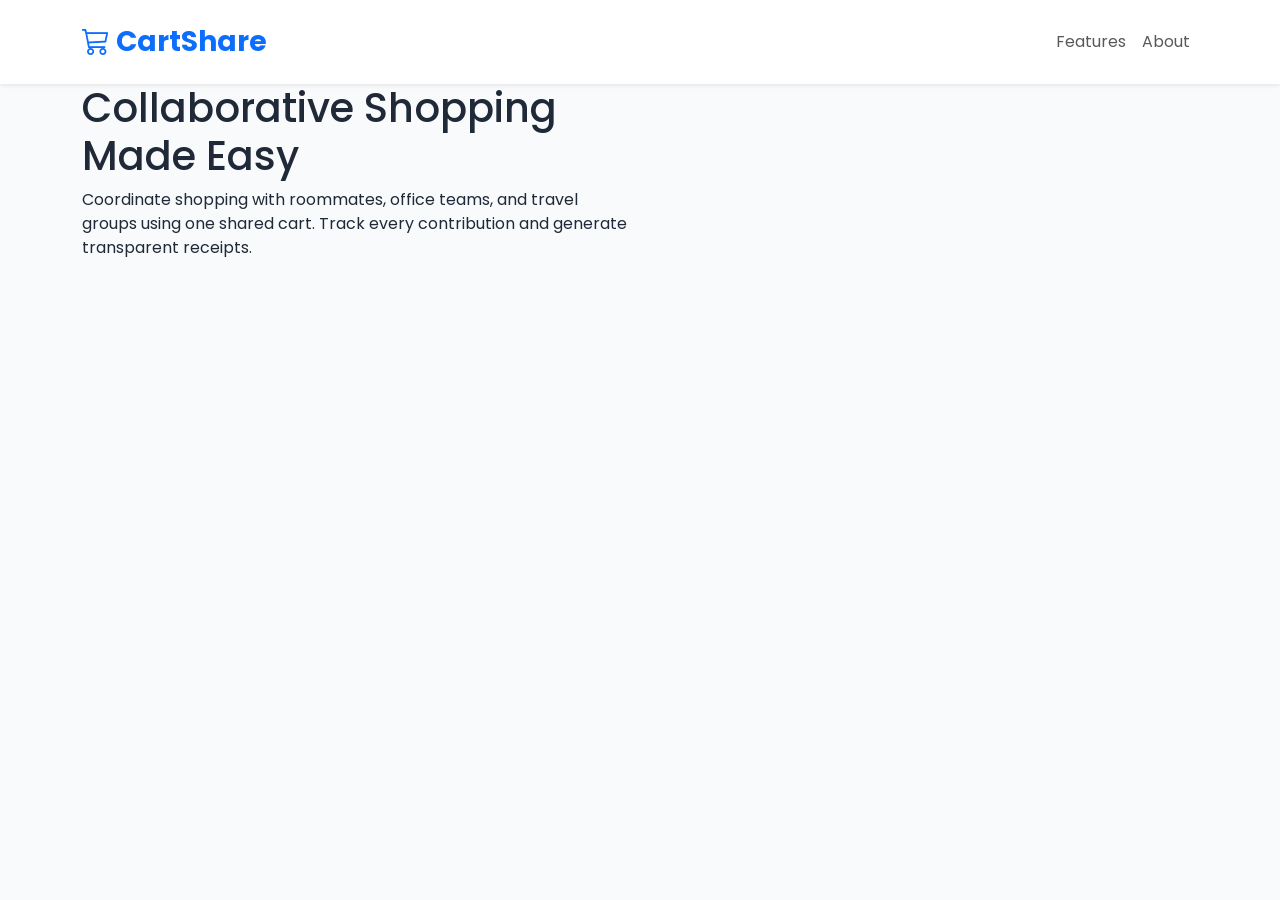
==== index.html @ ff814bf3 "html ui" ====
<!DOCTYPE html>
<html lang="en">

<head>
    <!-- Basic Meta Tags -->
    <meta charset="UTF-8">
    <meta name="viewport" content="width=device-width, initial-scale=1.0">

    <title>CartShare | Collaborative Shopping</title>

    <!-- Google Font - Poppins -->
    <link href="https://fonts.googleapis.com/css2?family=Poppins:wght@300;400;500;600;700&display=swap" rel="stylesheet">

    <!-- Bootstrap CSS -->
    <link href="https://cdn.jsdelivr.net/npm/bootstrap@5.3.7/dist/css/bootstrap.min.css" rel="stylesheet">

    <!-- Bootstrap Icons -->
    <link rel="stylesheet" href="https://cdn.jsdelivr.net/npm/bootstrap-icons@1.13.1/font/bootstrap-icons.min.css">

    <!-- Custom CSS -->
    <link rel="stylesheet" href="css/style.css">
</head>

<body>

<header>
    <nav class="navbar navbar-expand-lg bg-white shadow-sm py-3">
        <div class="container">

            <!-- Logo -->
            <a class="navbar-brand fw-bold fs-3 text-primary" href="#">
                <i class="bi bi-cart3"></i> CartShare
            </a>

            <!-- Mobile Toggle -->
            <button class="navbar-toggler" type="button"
                data-bs-toggle="collapse"
                data-bs-target="#navbarNav">

                <span class="navbar-toggler-icon"></span>
            </button>

            <!-- Navigation Links -->
            <div class="collapse navbar-collapse justify-content-end" id="navbarNav">

                <ul class="navbar-nav">

                    <li class="nav-item">
                        <a class="nav-link" href="#">Features</a>
                    </li>

                    <li class="nav-item">
                        <a class="nav-link" href="#">About</a>
                    </li>

                </ul>

            </div>

        </div>
    </nav>
</header>
<main>

    <!-- Hero Section Starts -->
    <section class="hero-section">

        <div class="container">

            <div class="row align-items-center">

                <!-- Left Content -->
                <div class="col-lg-6 hero-content">

                    <h1>
                        Collaborative Shopping
                        <span>Made Easy</span>
                    </h1>

                    <p>
                        Coordinate shopping with roommates, office teams,
                        and travel groups using one shared cart.
                        Track every contribution and generate transparent receipts.
                    </p>

                </div>

                <!-- Right Content -->
                <div class="col-lg-6 hero-image">

                    <!-- Illustration will come later -->

                </div>

            </div>

        </div>

    </section>
    <!-- Hero Section Ends -->

</main>


    <!-- Bootstrap JS -->
    <script src="https://cdn.jsdelivr.net/npm/bootstrap@5.3.7/dist/js/bootstrap.bundle.min.js"></script>

    <!-- Custom JS -->
    <script src="js/app.js"></script>

</body>

</html>
---- css/style.css ----
/* ===========================
   GLOBAL RESET
=========================== */

* {
    margin: 0;
    padding: 0;
    box-sizing: border-box;
}

body {
    font-family: 'Poppins', sans-serif;
    background: #F8FAFC;
    color: #1F2937;
}
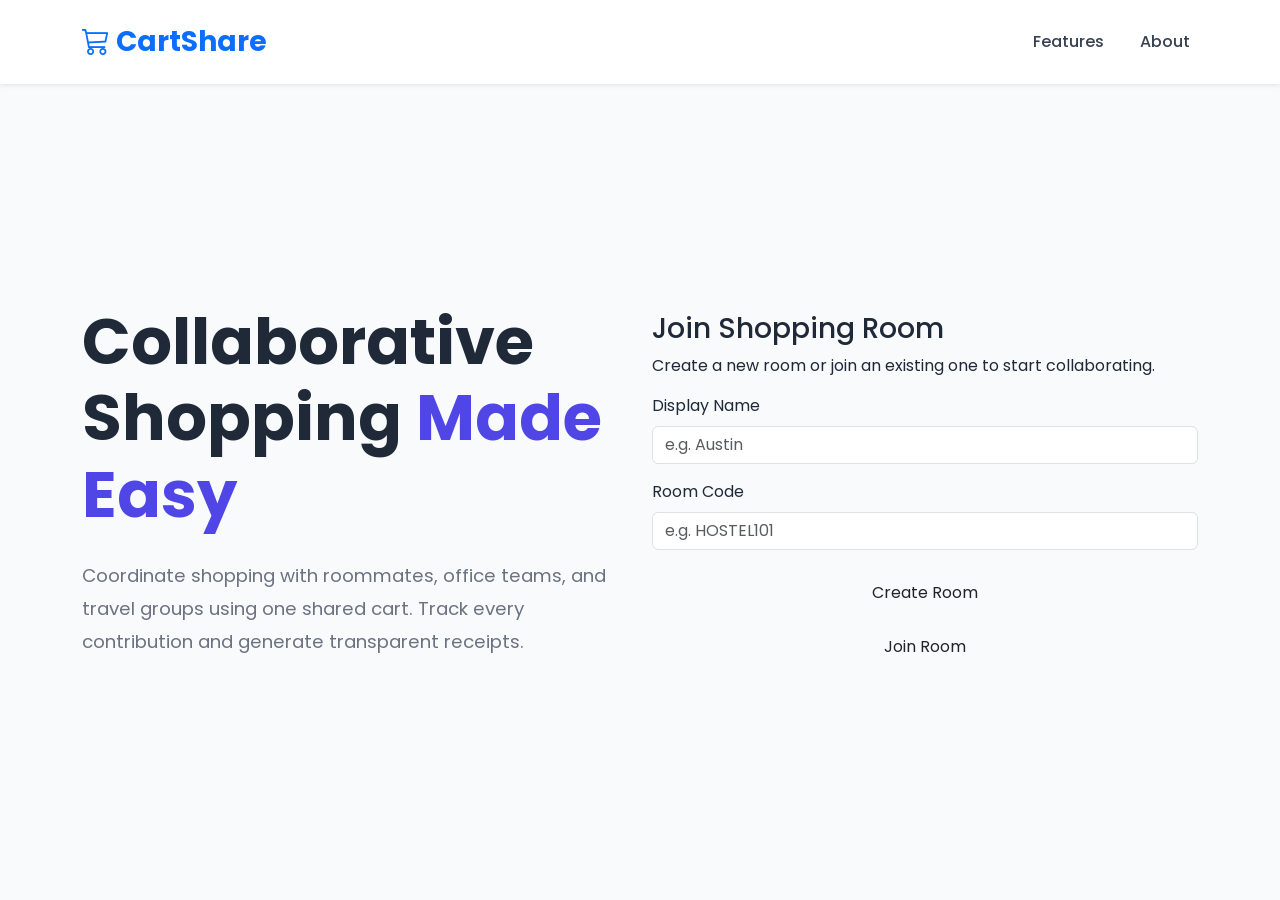
==== commit 25dcd4be: "initial ui elements and it styling" ====
--- a/index.html
+++ b/index.html
@@ -60,6 +60,7 @@
         </div>
     </nav>
 </header>
+
 <main>
 
     <!-- Hero Section Starts -->
@@ -86,21 +87,83 @@
                 </div>
 
                 <!-- Right Content -->
-                <div class="col-lg-6 hero-image">
 
-                    <!-- Illustration will come later -->
 
-                </div>
+
+
+
+               <div class="col-lg-6 hero-image">
+
+    <div class="join-card">
+
+        <h3>Join Shopping Room</h3>
+
+        <p>
+            Create a new room or join an existing one to start collaborating.
+        </p>
+
+        <form>
+
+            <div class="mb-3">
+
+                <label class="form-label">
+                    Display Name
+                </label>
+
+                <input
+                    type="text"
+                    class="form-control"
+                    placeholder="e.g. Austin">
 
             </div>
 
+            <div class="mb-4">
+
+                <label class="form-label">
+                    Room Code
+                </label>
+
+                <input
+                    type="text"
+                    class="form-control"
+                    placeholder="e.g. HOSTEL101">
+
+            </div>
+
+            <button
+                type="button"
+                class="btn create-room-btn w-100">
+
+                Create Room
+
+            </button>
+
+            <button
+                type="button"
+                class="btn join-room-btn w-100 mt-3">
+
+                Join Room
+
+            </button>
+
+        </form>
+
+    </div>
+
+</div>
+
+
+
+
+
+
+            </div>
         </div>
 
     </section>
     <!-- Hero Section Ends -->
 
 </main>
-
 
     <!-- Bootstrap JS -->
     <script src="https://cdn.jsdelivr.net/npm/bootstrap@5.3.7/dist/js/bootstrap.bundle.min.js"></script>
--- a/css/style.css
+++ b/css/style.css
@@ -12,4 +12,65 @@
     font-family: 'Poppins', sans-serif;
     background: #F8FAFC;
     color: #1F2937;
+}
+
+/* ===========================
+   NAVBAR
+=========================== */
+
+.navbar{
+    background:#ffffff;
+    padding:18px 0;
+    box-shadow:0 2px 15px rgba(0,0,0,.05);
+}
+
+.navbar-brand{
+    font-size:2rem;
+    font-weight:700;
+}
+
+.nav-link{
+    color:#374151;
+    margin-left:20px;
+    font-weight:500;
+    transition:.3s;
+}
+
+.nav-link:hover{
+    color:#4F46E5;
+}
+
+/* ===========================
+   HERO SECTION
+=========================== */
+
+.hero-section{
+    min-height:90vh;
+    display:flex;
+    align-items:center;
+}
+
+.hero-content h1{
+
+    font-size:4rem;
+    font-weight:700;
+    line-height:1.2;
+    color:#1F2937;
+
+}
+
+.hero-content span{
+
+    color:#4F46E5;
+
+}
+
+.hero-content p{
+
+    margin-top:25px;
+    font-size:1.15rem;
+    line-height:1.8;
+    color:#6B7280;
+    max-width:550px;
+
 }
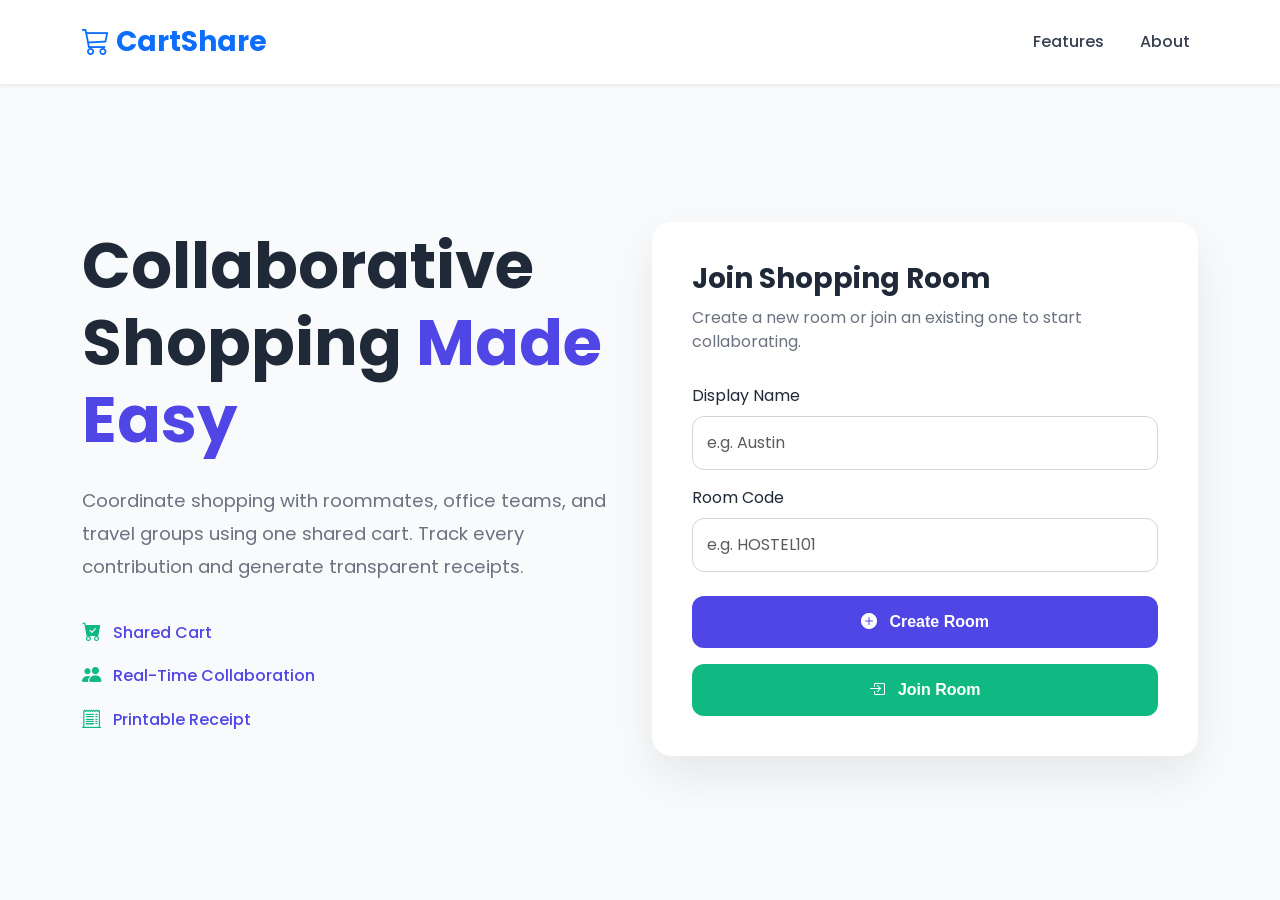
==== commit 2062752b: "button creation and its animations sharpening smoothly" ====
--- a/index.html
+++ b/index.html
@@ -83,6 +83,24 @@
                         and travel groups using one shared cart.
                         Track every contribution and generate transparent receipts.
                     </p>
+                    <div class="hero-features">
+
+    <div class="feature-item">
+        <i class="bi bi-cart-check-fill"></i>
+        <span>Shared Cart</span>
+    </div>
+
+    <div class="feature-item">
+        <i class="bi bi-people-fill"></i>
+        <span>Real-Time Collaboration</span>
+    </div>
+
+    <div class="feature-item">
+        <i class="bi bi-receipt-cutoff"></i>
+        <span>Printable Receipt</span>
+    </div>
+
+</div>
 
                 </div>
 
@@ -134,6 +152,7 @@
                 type="button"
                 class="btn create-room-btn w-100">
 
+                <i class="bi bi-plus-circle-fill"></i>
                 Create Room
 
             </button>
@@ -142,6 +161,7 @@
                 type="button"
                 class="btn join-room-btn w-100 mt-3">
 
+                <i class="bi bi-box-arrow-in-right"></i>
                 Join Room
 
             </button>
--- a/css/style.css
+++ b/css/style.css
@@ -73,4 +73,142 @@
     color:#6B7280;
     max-width:550px;
 
+}
+
+/* ===========================
+   JOIN CARD
+=========================== */
+
+.join-card{
+
+    background:#fff;
+
+    padding:40px;
+
+    border-radius:20px;
+
+    box-shadow:0 20px 45px rgba(0,0,0,.08);
+
+}
+
+.join-card h3{
+
+    font-weight:700;
+
+    margin-bottom:10px;
+
+}
+
+.join-card p{
+
+    color:#6B7280;
+
+    margin-bottom:30px;
+
+}
+
+.form-control{
+
+    padding:14px;
+
+    border-radius:12px;
+
+    border:1px solid #D1D5DB;
+
+}
+
+.form-control:focus{
+
+    border-color:#4F46E5;
+
+    box-shadow:none;
+
+}
+
+.create-room-btn{
+    width:100%;
+    background-color:#4F46E5 !important;
+    color:white !important;
+    padding:14px 18px;
+    border:none;
+    border-radius:12px;
+    font-weight:600;
+    cursor:pointer;
+    transition:0.3s ease;
+}
+
+
+
+
+
+
+
+.create-room-btn:hover{
+
+    background:#4338CA !important;
+    transform: translateY(-2px);
+    box-shadow: 0 8px 20px rgba(79,70,229,.3);
+}
+
+
+
+
+
+
+
+
+
+
+.join-room-btn{
+    width:100%;
+    background-color:#10B981 !important;
+    color:white !important;
+    padding:14px 18px;
+    border:none;
+    border-radius:12px;
+    font-weight:600;
+    cursor:pointer;
+    transition:0.3s ease;
+}
+
+
+
+
+
+.join-room-btn:hover{
+
+    background:#059669 !important;
+    transform: translateY(-2px);
+    box-shadow: 0 8px 20px rgba(16,185,129,.3);
+}
+
+
+/* ===========================
+   HERO FEATURES
+=========================== */
+
+.hero-features{
+    margin-top:35px;
+}
+
+.feature-item{
+    display:flex;
+    align-items:center;
+    gap:12px;
+    margin-bottom:15px;
+    font-size:1rem;
+    font-weight:500;
+    color:#374151;
+}
+
+.feature-item i{
+    color:#10B981;
+    font-size:1.2rem;
+}
+
+.create-room-btn i,
+.join-room-btn i{
+
+    margin-right:8px;
+
 }
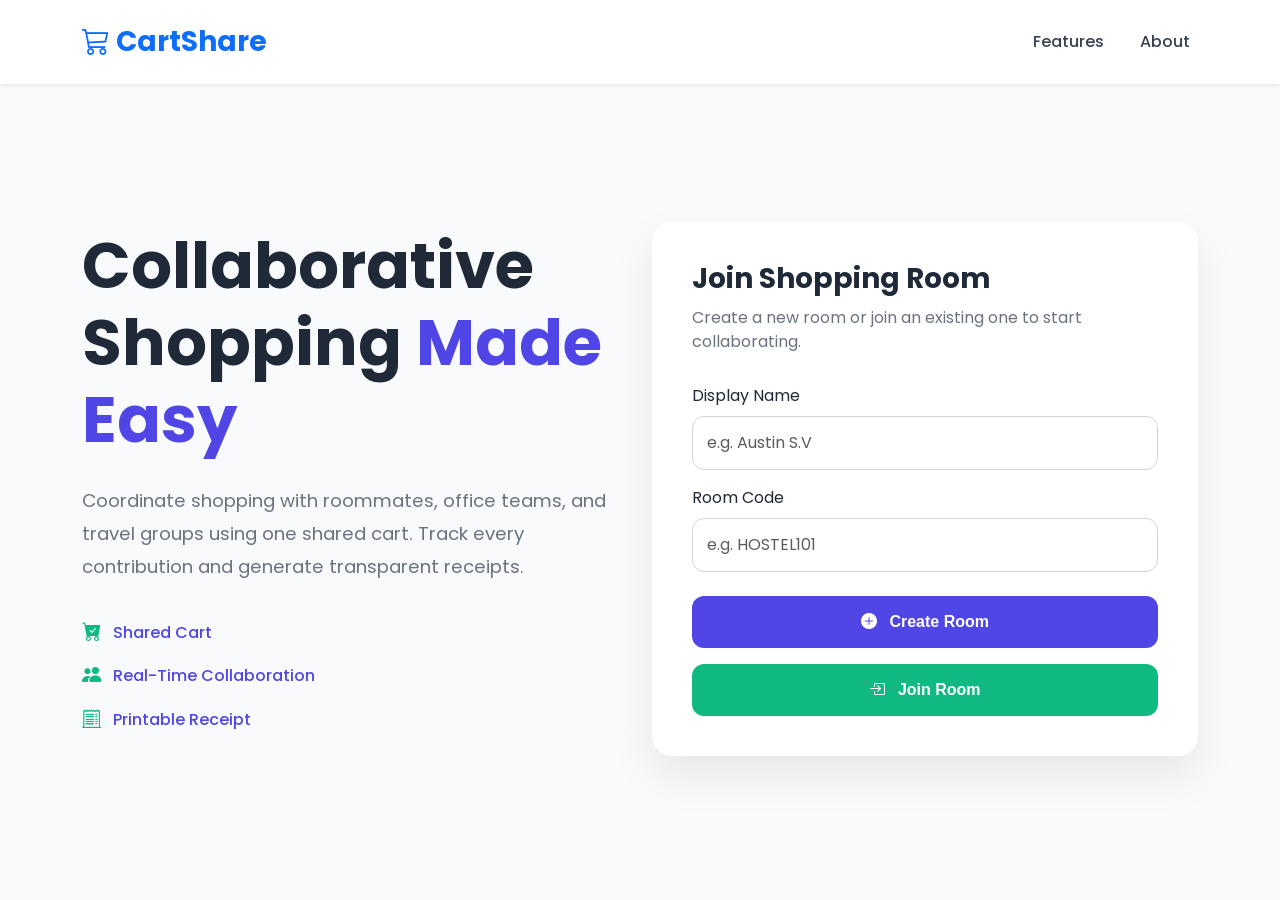
==== commit bcc95cb5: "minutes" ====
--- a/index.html
+++ b/index.html
@@ -98,15 +98,13 @@
     <div class="feature-item">
         <i class="bi bi-receipt-cutoff"></i>
         <span>Printable Receipt</span>
-    </div>
+    </div>  
 
 </div>
 
                 </div>
 
                 <!-- Right Content -->
-
-
 
 
 
@@ -131,7 +129,7 @@
                 <input
                     type="text"
                     class="form-control"
-                    placeholder="e.g. Austin">
+                    placeholder="e.g. Austin S.V">
 
             </div>
 
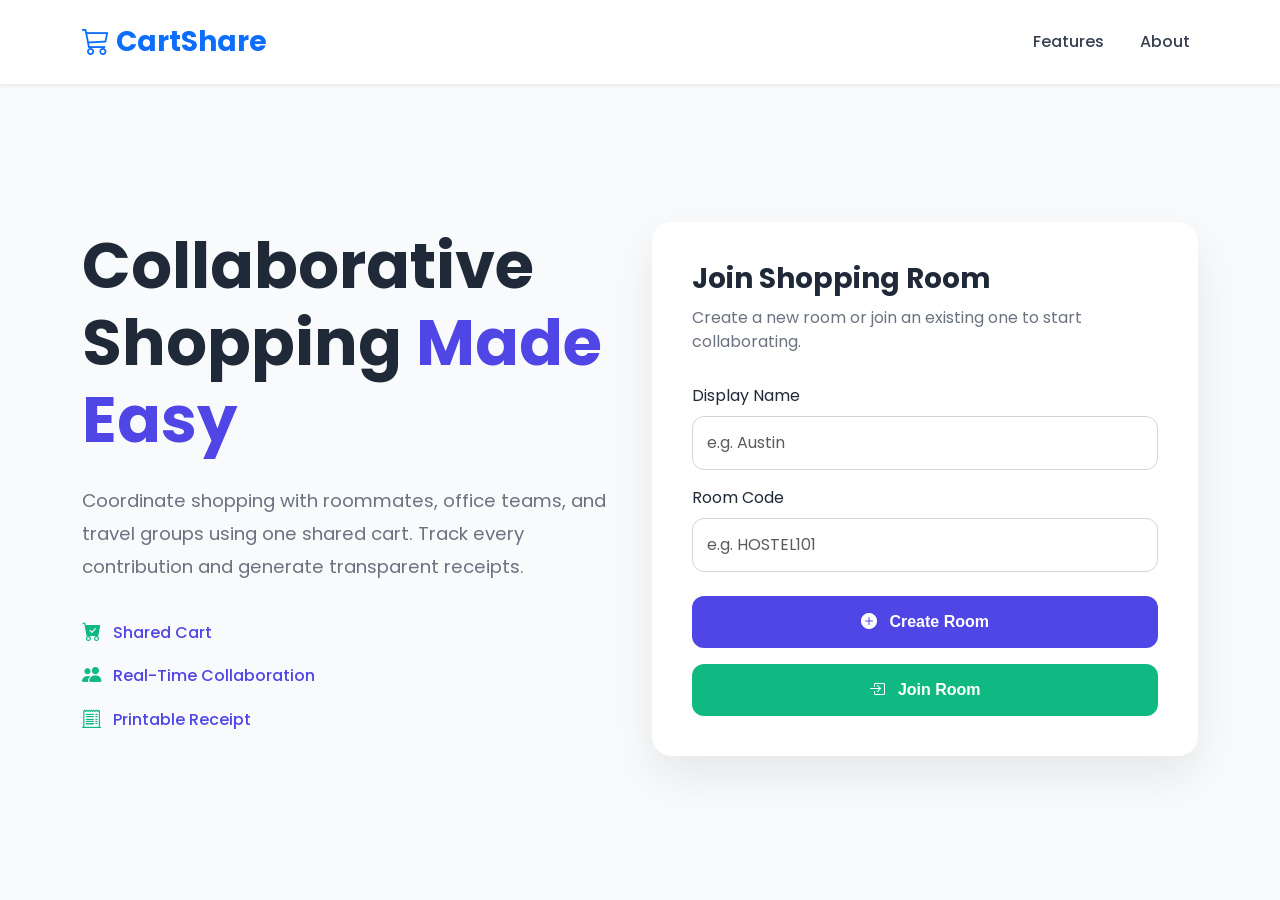
==== commit 0efa59df: "braining" ====
--- a/index.html
+++ b/index.html
@@ -128,8 +128,9 @@
 
                 <input
                     type="text"
+                    id="displayName"
                     class="form-control"
-                    placeholder="e.g. Austin S.V">
+                    placeholder="e.g. Austin">
 
             </div>
 
@@ -141,6 +142,7 @@
 
                 <input
                     type="text"
+                    id="roomCode"
                     class="form-control"
                     placeholder="e.g. HOSTEL101">
 
@@ -148,6 +150,7 @@
 
             <button
                 type="button"
+                id="createRoomBtn"
                 class="btn create-room-btn w-100">
 
                 <i class="bi bi-plus-circle-fill"></i>
@@ -157,6 +160,7 @@
 
             <button
                 type="button"
+                id="joinRoomBtn"
                 class="btn join-room-btn w-100 mt-3">
 
                 <i class="bi bi-box-arrow-in-right"></i>
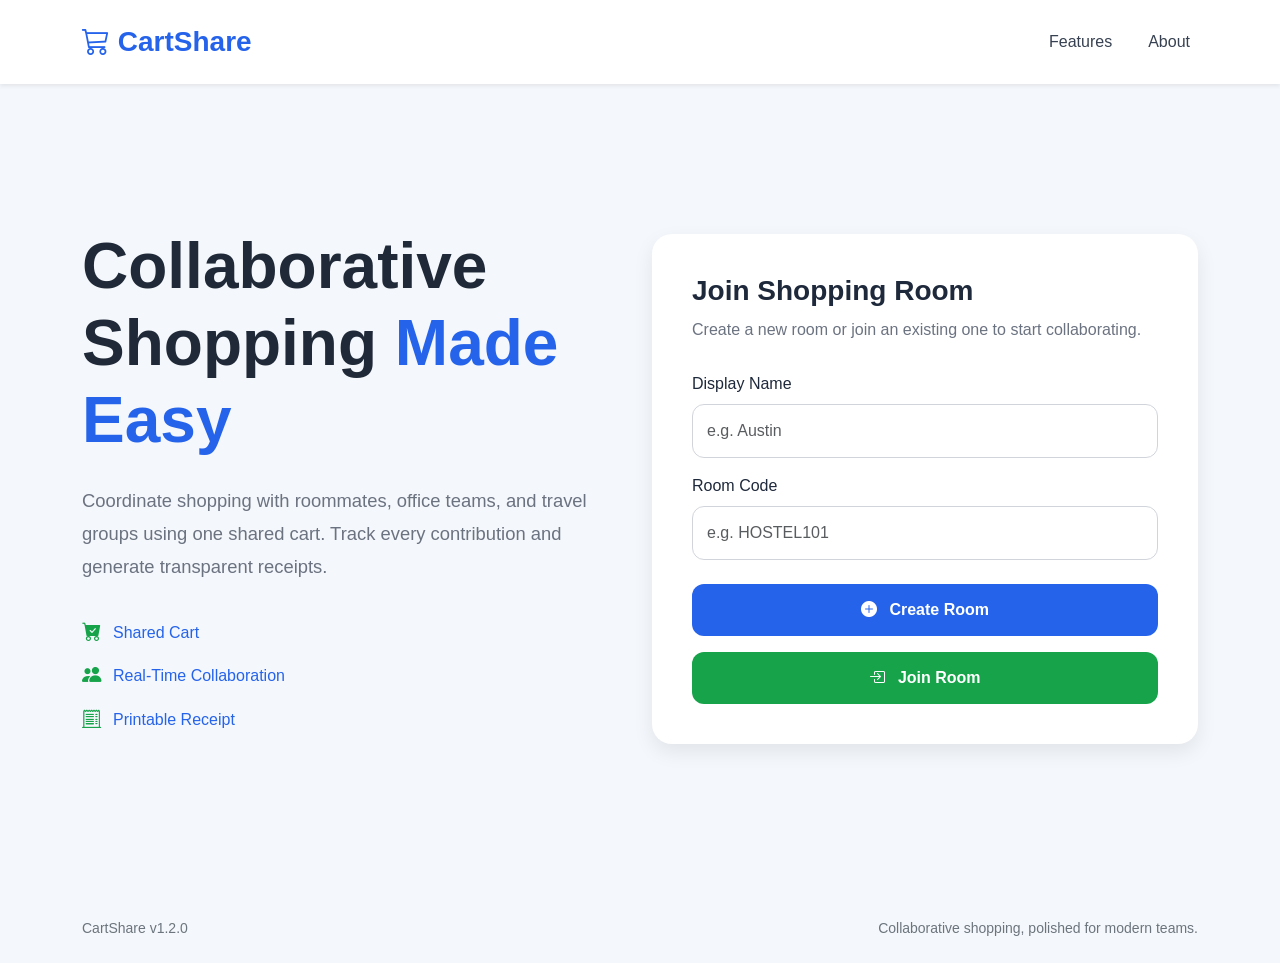
==== commit 230bb1ee: "professional readme" ====
--- a/index.html
+++ b/index.html
@@ -12,10 +12,12 @@
     <link href="https://fonts.googleapis.com/css2?family=Poppins:wght@300;400;500;600;700&display=swap" rel="stylesheet">
 
     <!-- Bootstrap CSS -->
-    <link href="https://cdn.jsdelivr.net/npm/bootstrap@5.3.7/dist/css/bootstrap.min.css" rel="stylesheet">
+    <link href="https://cdn.jsdelivr.net/npm/bootstrap@5.3.8/dist/css/bootstrap.min.css" rel="stylesheet" integrity="sha384-sRIl4kxILFvY47J16cr9ZwB07vP4J8+LH7qKQnuqkuIAvNWLzeN8tE5YBujZqJLB" crossorigin="anonymous">
 
     <!-- Bootstrap Icons -->
-    <link rel="stylesheet" href="https://cdn.jsdelivr.net/npm/bootstrap-icons@1.13.1/font/bootstrap-icons.min.css">
+    <link rel="stylesheet" href="https://cdn.jsdelivr.net/npm/bootstrap-icons@1.13.1/font/bootstrap-icons.min.css" integrity="sha384-CK2SzKma4jA5H/MXDUU7i1TqZlCFaD4T01vtyDFvPlD97JQyS+IsSh1nI2EFbpyk" crossorigin="anonymous">
+
+    <link rel="icon" type="image/svg+xml" href="assets/images/icons/logo/favicon.svg">
 
     <!-- Custom CSS -->
     <link rel="stylesheet" href="css/style.css">
@@ -24,7 +26,7 @@
 <body>
 
 <header>
-    <nav class="navbar navbar-expand-lg bg-white shadow-sm py-3">
+    <nav class="navbar navbar-expand-lg navbar-light bg-white shadow-sm py-3">
         <div class="container">
 
             <!-- Logo -->
@@ -33,7 +35,7 @@
             </a>
 
             <!-- Mobile Toggle -->
-            <button class="navbar-toggler" type="button"
+            <button class="navbar-toggler" type="button" aria-label="Toggle navigation"
                 data-bs-toggle="collapse"
                 data-bs-target="#navbarNav">
 
@@ -122,7 +124,7 @@
 
             <div class="mb-3">
 
-                <label class="form-label">
+                <label class="form-label" for="displayName">
                     Display Name
                 </label>
 
@@ -136,7 +138,7 @@
 
             <div class="mb-4">
 
-                <label class="form-label">
+                <label class="form-label" for="roomCode">
                     Room Code
                 </label>
 
@@ -187,8 +189,15 @@
 
 </main>
 
+<footer class="site-footer py-4">
+    <div class="container d-flex flex-wrap justify-content-between align-items-center gap-2 small text-secondary">
+        <span>CartShare v1.2.0</span>
+        <span>Collaborative shopping, polished for modern teams.</span>
+    </div>
+</footer>
+
     <!-- Bootstrap JS -->
-    <script src="https://cdn.jsdelivr.net/npm/bootstrap@5.3.7/dist/js/bootstrap.bundle.min.js"></script>
+    <script src="https://cdn.jsdelivr.net/npm/bootstrap@5.3.8/dist/js/bootstrap.bundle.min.js" integrity="sha384-FKyoEForCGlyvwx9Hj09JcYn3nv7wiPVlz7YYwJrWVcXK/BmnVDxM+D2scQbITxI" crossorigin="anonymous"></script>
 
     <!-- Custom JS -->
     <script src="js/app.js"></script>
--- a/css/style.css
+++ b/css/style.css
@@ -1,17 +1,41 @@
+:root {
+    --primary: #2563eb;
+    --primary-dark: #1d4ed8;
+    --success: #16a34a;
+    --danger: #dc2626;
+    --warning: #f59e0b;
+
+    --background: #f4f7fb;
+    --card-bg: #ffffff;
+
+    --text-dark: #1e293b;
+    --text-light: #64748b;
+
+    --border: #e2e8f0;
+
+    --shadow: 0 8px 20px rgba(0,0,0,.08);
+    --shadow-hover: 0 18px 40px rgba(0,0,0,.12);
+}
+
 /* ===========================
    GLOBAL RESET
 =========================== */
 
-* {
-    margin: 0;
-    padding: 0;
-    box-sizing: border-box;
-}
-
-body {
-    font-family: 'Poppins', sans-serif;
-    background: #F8FAFC;
-    color: #1F2937;
+*{
+    margin:0;
+    padding:0;
+    box-sizing:border-box;
+}
+
+html{
+    scroll-behavior:smooth;
+}
+
+body{
+    background:var(--background);
+    color:var(--text-dark);
+    font-family:"Segoe UI",sans-serif;
+    overflow-x:hidden;
 }
 
 /* ===========================
@@ -27,6 +51,7 @@
 .navbar-brand{
     font-size:2rem;
     font-weight:700;
+    color:var(--primary) !important;
 }
 
 .nav-link{
@@ -37,7 +62,7 @@
 }
 
 .nav-link:hover{
-    color:#4F46E5;
+    color:var(--primary);
 }
 
 /* ===========================
@@ -51,43 +76,47 @@
 }
 
 .hero-content h1{
-
     font-size:4rem;
     font-weight:700;
     line-height:1.2;
     color:#1F2937;
-
 }
 
 .hero-content span{
-
-    color:#4F46E5;
-
+    color:var(--primary);
 }
 
 .hero-content p{
-
     margin-top:25px;
     font-size:1.15rem;
     line-height:1.8;
     color:#6B7280;
     max-width:550px;
-
-}
-
-/* ===========================
-   JOIN CARD
+}
+
+/* ===========================
+   CARD
 =========================== */
 
 .join-card{
 
-    background:#fff;
+    background:var(--card-bg);
 
     padding:40px;
 
     border-radius:20px;
 
-    box-shadow:0 20px 45px rgba(0,0,0,.08);
+    box-shadow:var(--shadow);
+
+    transition:.35s;
+
+}
+
+.join-card:hover{
+
+    transform:translateY(-6px);
+
+    box-shadow:var(--shadow-hover);
 
 }
 
@@ -107,6 +136,10 @@
 
 }
 
+/* ===========================
+   INPUTS
+=========================== */
+
 .form-control{
 
     padding:14px;
@@ -115,95 +148,96 @@
 
     border:1px solid #D1D5DB;
 
+    transition:.3s;
+
 }
 
 .form-control:focus{
 
-    border-color:#4F46E5;
-
-    box-shadow:none;
+    border-color:var(--primary);
+
+    box-shadow:0 0 0 4px rgba(37,99,235,.12);
+
+}
+
+/* ===========================
+   BUTTONS
+=========================== */
+
+.btn{
+
+    border-radius:12px;
+
+    font-weight:600;
+
+    transition:.3s;
+
+}
+
+.btn:hover{
+
+    transform:translateY(-2px);
 
 }
 
 .create-room-btn{
+
     width:100%;
-    background-color:#4F46E5 !important;
+
+    background:var(--primary) !important;
+
     color:white !important;
+
     padding:14px 18px;
+
     border:none;
+
     border-radius:12px;
+
     font-weight:600;
-    cursor:pointer;
-    transition:0.3s ease;
-}
-
-
-
-
-
-
+
+    transition:.3s;
+
+}
 
 .create-room-btn:hover{
 
-    background:#4338CA !important;
-    transform: translateY(-2px);
-    box-shadow: 0 8px 20px rgba(79,70,229,.3);
-}
-
-
-
-
-
-
-
-
-
+    background:var(--primary-dark) !important;
+
+    transform:translateY(-3px);
+
+    box-shadow:0 12px 28px rgba(37,99,235,.30);
+
+}
 
 .join-room-btn{
+
     width:100%;
-    background-color:#10B981 !important;
+
+    background:var(--success) !important;
+
     color:white !important;
+
     padding:14px 18px;
+
     border:none;
+
     border-radius:12px;
+
     font-weight:600;
-    cursor:pointer;
-    transition:0.3s ease;
-}
-
-
-
-
+
+    transition:.3s;
+
+}
 
 .join-room-btn:hover{
 
-    background:#059669 !important;
-    transform: translateY(-2px);
-    box-shadow: 0 8px 20px rgba(16,185,129,.3);
-}
-
-
-/* ===========================
-   HERO FEATURES
-=========================== */
-
-.hero-features{
-    margin-top:35px;
-}
-
-.feature-item{
-    display:flex;
-    align-items:center;
-    gap:12px;
-    margin-bottom:15px;
-    font-size:1rem;
-    font-weight:500;
-    color:#374151;
-}
-
-.feature-item i{
-    color:#10B981;
-    font-size:1.2rem;
+    background:#15803d !important;
+
+    transform:translateY(-3px);
+
+    box-shadow:0 12px 28px rgba(22,163,74,.30);
+
 }
 
 .create-room-btn i,
@@ -211,4 +245,294 @@
 
     margin-right:8px;
 
-}+}
+
+/* ===========================
+   HERO FEATURES
+=========================== */
+
+.hero-features{
+
+    margin-top:35px;
+
+}
+
+.feature-item{
+
+    display:flex;
+
+    align-items:center;
+
+    gap:12px;
+
+    margin-bottom:15px;
+
+    font-size:1rem;
+
+    font-weight:500;
+
+    color:#374151;
+
+}
+
+.feature-item i{
+
+    color:var(--success);
+
+    font-size:1.2rem;
+
+}
+
+/* ===========================
+   TABLE
+=========================== */
+
+.table{
+
+    background:white;
+
+    border-radius:15px;
+
+    overflow:hidden;
+
+    box-shadow:var(--shadow);
+
+}
+
+.table thead{
+
+    background:var(--primary);
+
+    color:white;
+
+}
+
+.table th{
+
+    border:none;
+
+    padding:16px;
+
+}
+
+.table td{
+
+    vertical-align:middle;
+
+    padding:15px;
+
+}
+
+.table tbody tr{
+
+    transition:.25s;
+
+}
+
+.table tbody tr:hover{
+
+    background:#F8FAFC;
+
+}
+
+/* ===========================
+   LIST GROUP
+=========================== */
+
+.list-group-item{
+
+    border:none;
+
+    border-bottom:1px solid var(--border);
+
+    padding:14px;
+
+}
+
+.list-group-item:last-child{
+
+    border-bottom:none;
+
+}
+
+/* ===========================
+   BADGES
+=========================== */
+
+.badge{
+
+    border-radius:50px;
+
+    padding:8px 14px;
+
+}
+
+/* ===========================
+   SHADOW UTILITIES
+=========================== */
+
+.shadow-card{
+
+    box-shadow:var(--shadow);
+
+    border-radius:16px;
+
+}
+
+/* ===========================
+   ANIMATIONS
+=========================== */
+
+button,
+.card,
+.table,
+.list-group-item{
+
+    transition:.3s;
+
+}
+
+/* ===========================
+   RESPONSIVE
+=========================== */
+
+@media(max-width:992px){
+
+.hero-content{
+
+    text-align:center;
+
+    margin-bottom:40px;
+
+}
+
+.hero-content h1{
+
+    font-size:3rem;
+
+}
+
+.hero-content p{
+
+    margin:auto;
+
+    margin-top:20px;
+
+}
+
+.hero-features{
+
+    justify-content:center;
+
+}
+
+}
+
+@media(max-width:768px){
+
+.hero-section{
+
+    padding:40px 0;
+
+}
+
+.hero-content h1{
+
+    font-size:2.3rem;
+
+}
+
+.join-card{
+
+    padding:30px;
+
+}
+
+.navbar-brand{
+
+    font-size:1.6rem;
+
+}
+
+/* ===========================
+   FOOTER
+=========================== */
+
+.site-footer{
+
+    border-top:1px solid rgba(226,232,240,.8);
+
+    background:rgba(255,255,255,.7);
+
+}
+
+/* ===========================
+   ACCESSIBILITY
+=========================== */
+
+.nav-link:focus-visible,
+.btn:focus-visible,
+.form-control:focus-visible{
+
+    outline:none;
+
+    box-shadow:0 0 0 4px rgba(37,99,235,.16);
+
+}
+
+}
+
+
+/* ==========================================
+   Welcome Banner
+========================================== */
+
+.welcome-card{
+
+background:linear-gradient(135deg,#0d6efd,#4f8cff);
+
+color:white;
+
+border-radius:18px;
+
+transition:.4s;
+
+}
+
+.welcome-card:hover{
+
+transform:translateY(-4px);
+
+box-shadow:0 18px 40px rgba(0,0,0,.18);
+
+}
+
+/* ==========================================
+   Dashboard Cards
+========================================== */
+
+.stats-card{
+
+border:none;
+
+border-radius:18px;
+
+transition:.35s;
+
+cursor:pointer;
+
+}
+
+.stats-card:hover{
+
+transform:translateY(-8px);
+
+box-shadow:0 18px 35px rgba(0,0,0,.15);
+
+}
+
+.stats-card h2{
+
+font-weight:700;
+
+}
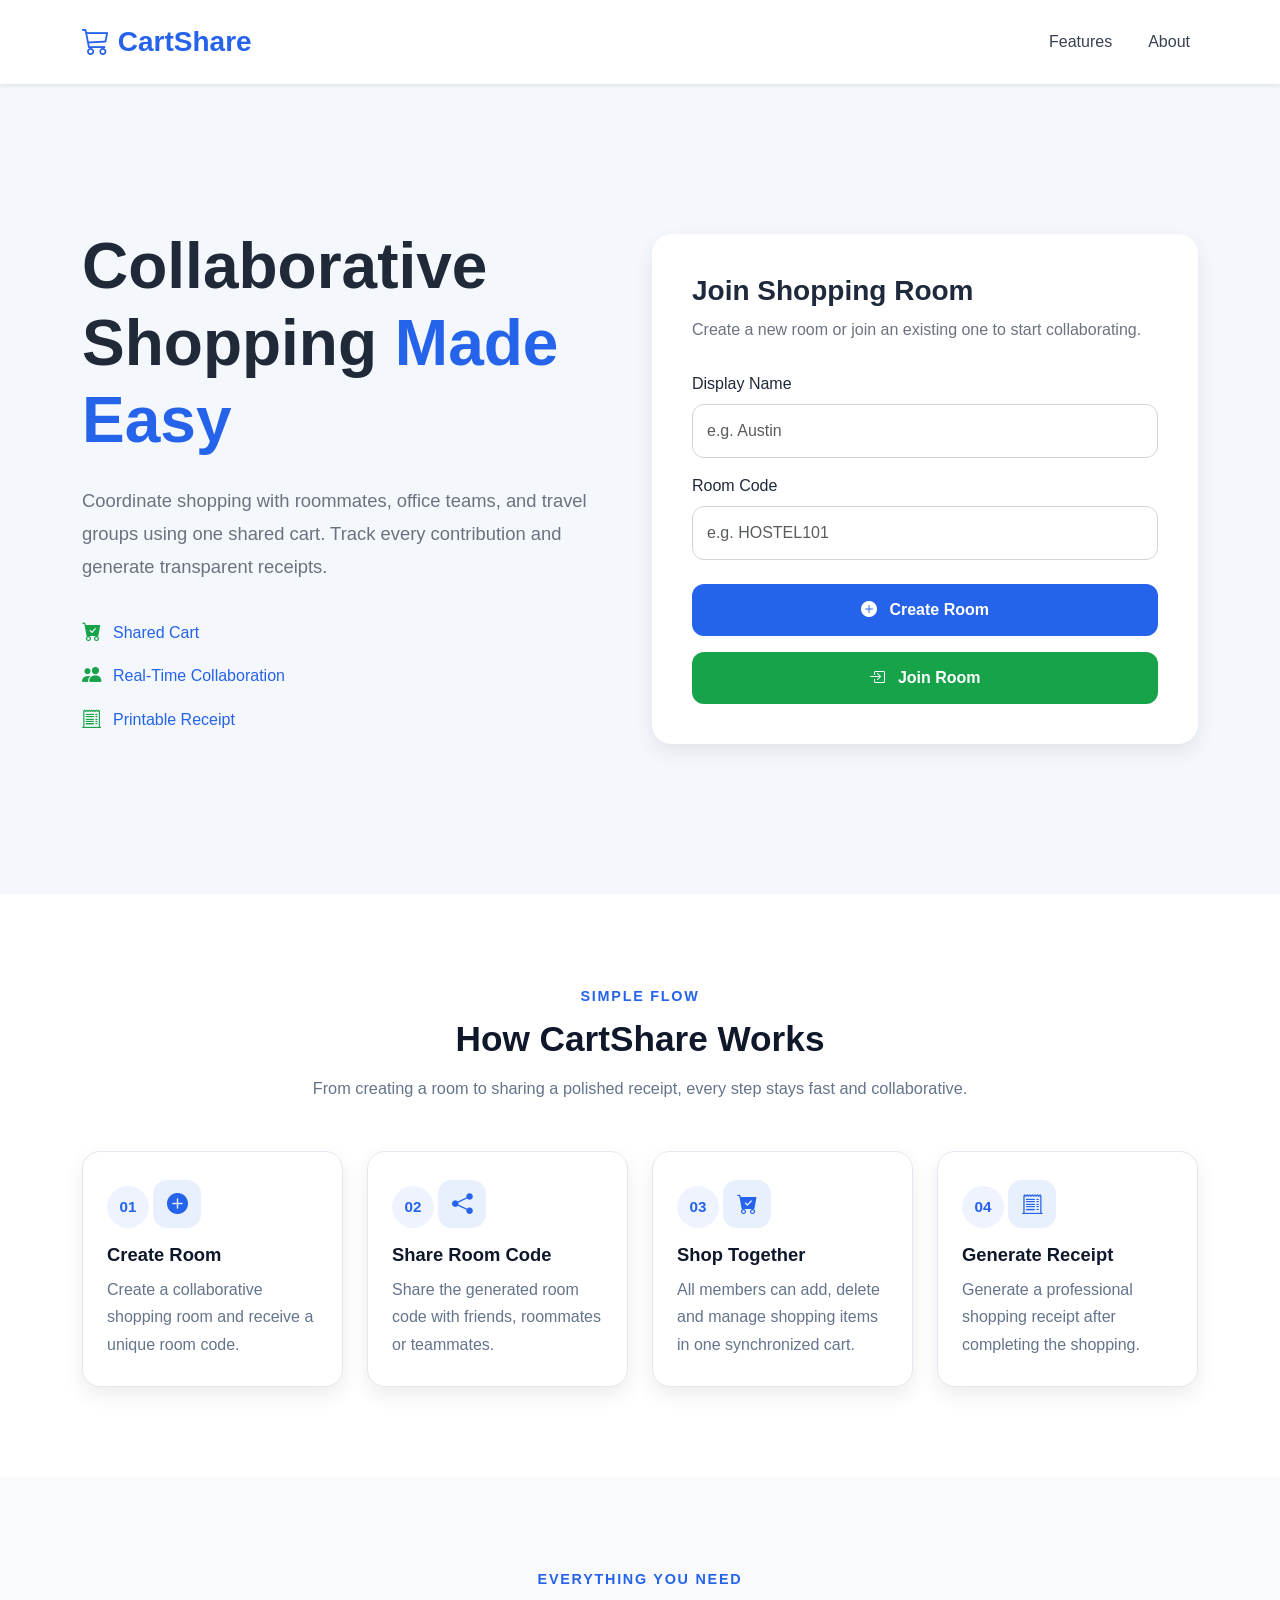
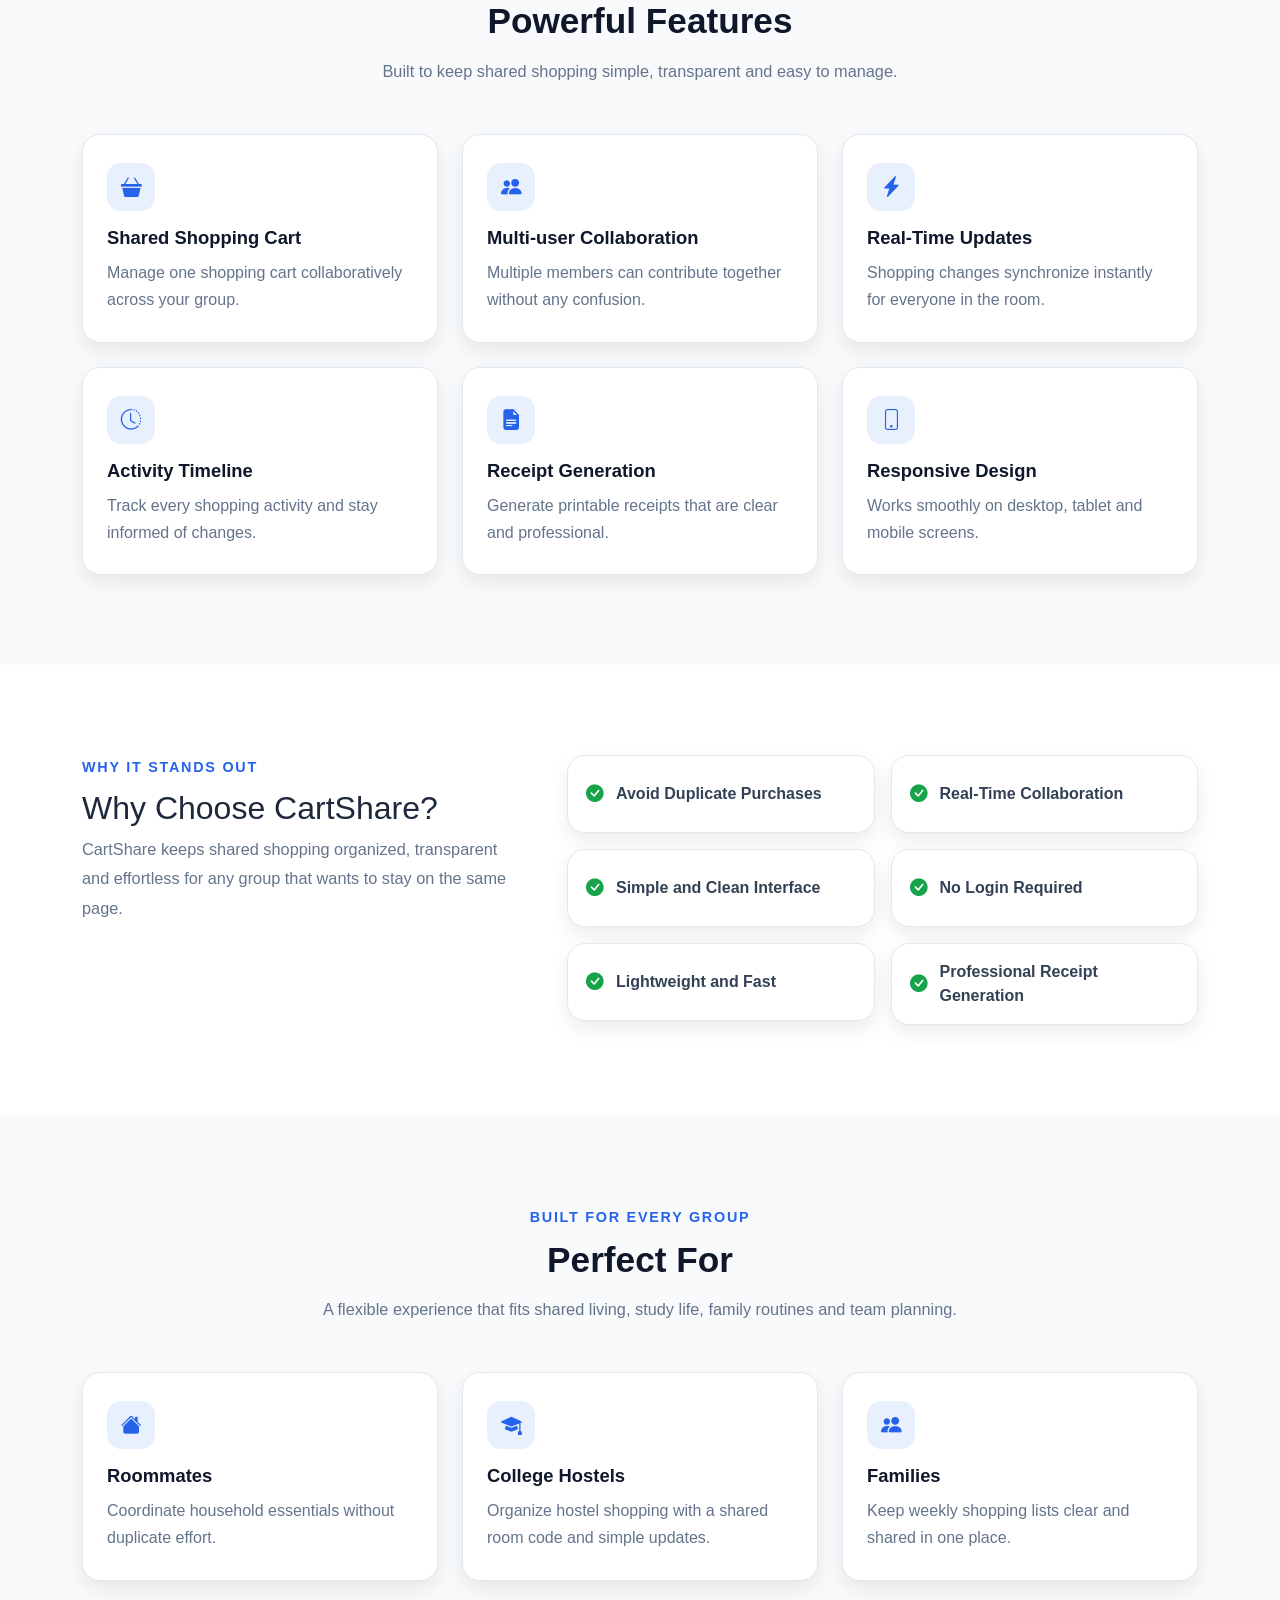
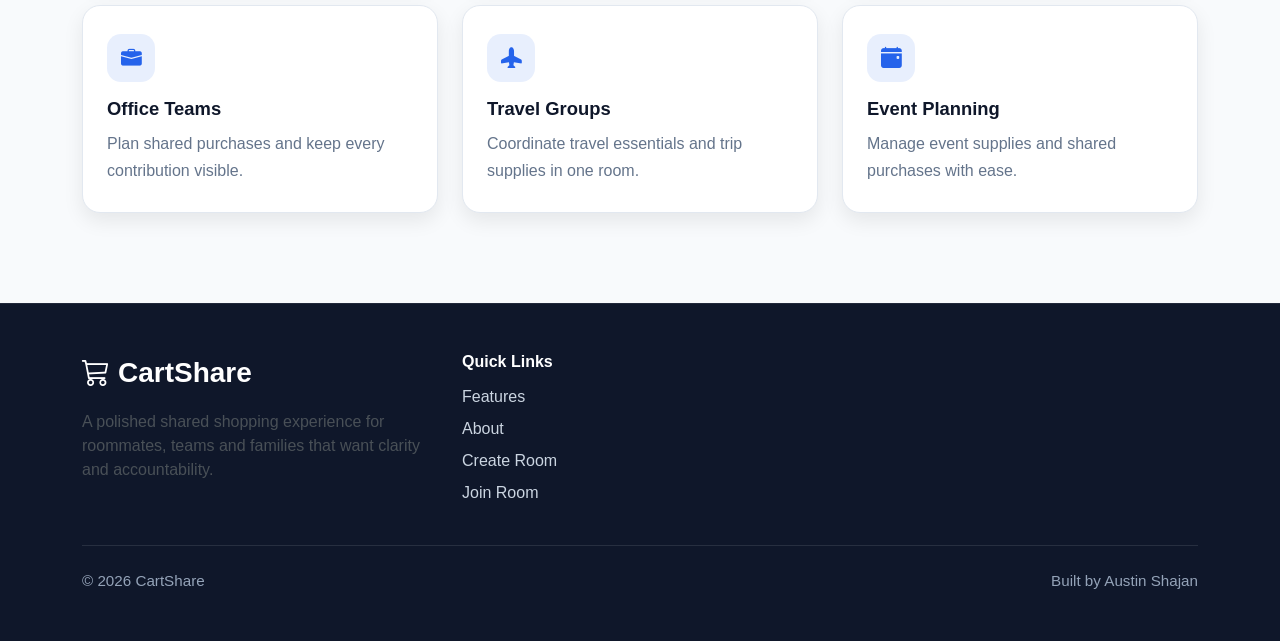
==== commit 4ad7266e: "Deployment readme updation" ====
--- a/index.html
+++ b/index.html
@@ -187,12 +187,258 @@
     </section>
     <!-- Hero Section Ends -->
 
+    <!-- How CartShare Works Section Starts -->
+    <section class="landing-section section-light">
+        <div class="container">
+            <div class="section-heading text-center">
+                <span class="section-eyebrow">Simple flow</span>
+                <h2>How CartShare Works</h2>
+                <p>From creating a room to sharing a polished receipt, every step stays fast and collaborative.</p>
+            </div>
+
+            <div class="row g-4">
+                <div class="col-lg-3 col-md-6">
+                    <div class="process-card h-100">
+                        <div class="step-badge">01</div>
+                        <div class="process-icon"><i class="bi bi-plus-circle-fill"></i></div>
+                        <h3>Create Room</h3>
+                        <p>Create a collaborative shopping room and receive a unique room code.</p>
+                    </div>
+                </div>
+
+                <div class="col-lg-3 col-md-6">
+                    <div class="process-card h-100">
+                        <div class="step-badge">02</div>
+                        <div class="process-icon"><i class="bi bi-share-fill"></i></div>
+                        <h3>Share Room Code</h3>
+                        <p>Share the generated room code with friends, roommates or teammates.</p>
+                    </div>
+                </div>
+
+                <div class="col-lg-3 col-md-6">
+                    <div class="process-card h-100">
+                        <div class="step-badge">03</div>
+                        <div class="process-icon"><i class="bi bi-cart-check-fill"></i></div>
+                        <h3>Shop Together</h3>
+                        <p>All members can add, delete and manage shopping items in one synchronized cart.</p>
+                    </div>
+                </div>
+
+                <div class="col-lg-3 col-md-6">
+                    <div class="process-card h-100">
+                        <div class="step-badge">04</div>
+                        <div class="process-icon"><i class="bi bi-receipt-cutoff"></i></div>
+                        <h3>Generate Receipt</h3>
+                        <p>Generate a professional shopping receipt after completing the shopping.</p>
+                    </div>
+                </div>
+            </div>
+        </div>
+    </section>
+    <!-- How CartShare Works Section Ends -->
+
+    <!-- Features Section Starts -->
+    <section class="landing-section section-muted">
+        <div class="container">
+            <div class="section-heading text-center">
+                <span class="section-eyebrow">Everything you need</span>
+                <h2>Powerful Features</h2>
+                <p>Built to keep shared shopping simple, transparent and easy to manage.</p>
+            </div>
+
+            <div class="row g-4">
+                <div class="col-md-6 col-lg-4">
+                    <div class="feature-card h-100">
+                        <div class="feature-icon"><i class="bi bi-basket3-fill"></i></div>
+                        <h3>Shared Shopping Cart</h3>
+                        <p>Manage one shopping cart collaboratively across your group.</p>
+                    </div>
+                </div>
+
+                <div class="col-md-6 col-lg-4">
+                    <div class="feature-card h-100">
+                        <div class="feature-icon"><i class="bi bi-people-fill"></i></div>
+                        <h3>Multi-user Collaboration</h3>
+                        <p>Multiple members can contribute together without any confusion.</p>
+                    </div>
+                </div>
+
+                <div class="col-md-6 col-lg-4">
+                    <div class="feature-card h-100">
+                        <div class="feature-icon"><i class="bi bi-lightning-charge-fill"></i></div>
+                        <h3>Real-Time Updates</h3>
+                        <p>Shopping changes synchronize instantly for everyone in the room.</p>
+                    </div>
+                </div>
+
+                <div class="col-md-6 col-lg-4">
+                    <div class="feature-card h-100">
+                        <div class="feature-icon"><i class="bi bi-clock-history"></i></div>
+                        <h3>Activity Timeline</h3>
+                        <p>Track every shopping activity and stay informed of changes.</p>
+                    </div>
+                </div>
+
+                <div class="col-md-6 col-lg-4">
+                    <div class="feature-card h-100">
+                        <div class="feature-icon"><i class="bi bi-file-earmark-text-fill"></i></div>
+                        <h3>Receipt Generation</h3>
+                        <p>Generate printable receipts that are clear and professional.</p>
+                    </div>
+                </div>
+
+                <div class="col-md-6 col-lg-4">
+                    <div class="feature-card h-100">
+                        <div class="feature-icon"><i class="bi bi-phone"></i></div>
+                        <h3>Responsive Design</h3>
+                        <p>Works smoothly on desktop, tablet and mobile screens.</p>
+                    </div>
+                </div>
+            </div>
+        </div>
+    </section>
+    <!-- Features Section Ends -->
+
+    <!-- Why Choose CartShare Section Starts -->
+    <section class="landing-section section-light">
+        <div class="container">
+            <div class="row g-5 align-items-start">
+                <div class="col-lg-5">
+                    <span class="section-eyebrow">Why it stands out</span>
+                    <h2>Why Choose CartShare?</h2>
+                    <p class="section-copy">CartShare keeps shared shopping organized, transparent and effortless for any group that wants to stay on the same page.</p>
+                </div>
+
+                <div class="col-lg-7">
+                    <div class="row g-3">
+                        <div class="col-sm-6">
+                            <div class="benefit-card">
+                                <i class="bi bi-check-circle-fill"></i>
+                                <span>Avoid Duplicate Purchases</span>
+                            </div>
+                        </div>
+                        <div class="col-sm-6">
+                            <div class="benefit-card">
+                                <i class="bi bi-check-circle-fill"></i>
+                                <span>Real-Time Collaboration</span>
+                            </div>
+                        </div>
+                        <div class="col-sm-6">
+                            <div class="benefit-card">
+                                <i class="bi bi-check-circle-fill"></i>
+                                <span>Simple and Clean Interface</span>
+                            </div>
+                        </div>
+                        <div class="col-sm-6">
+                            <div class="benefit-card">
+                                <i class="bi bi-check-circle-fill"></i>
+                                <span>No Login Required</span>
+                            </div>
+                        </div>
+                        <div class="col-sm-6">
+                            <div class="benefit-card">
+                                <i class="bi bi-check-circle-fill"></i>
+                                <span>Lightweight and Fast</span>
+                            </div>
+                        </div>
+                        <div class="col-sm-6">
+                            <div class="benefit-card">
+                                <i class="bi bi-check-circle-fill"></i>
+                                <span>Professional Receipt Generation</span>
+                            </div>
+                        </div>
+                    </div>
+                </div>
+            </div>
+        </div>
+    </section>
+    <!-- Why Choose CartShare Section Ends -->
+
+    <!-- Perfect For Section Starts -->
+    <section class="landing-section section-muted">
+        <div class="container">
+            <div class="section-heading text-center">
+                <span class="section-eyebrow">Built for every group</span>
+                <h2>Perfect For</h2>
+                <p>A flexible experience that fits shared living, study life, family routines and team planning.</p>
+            </div>
+
+            <div class="row g-4">
+                <div class="col-md-6 col-lg-4">
+                    <div class="audience-card h-100">
+                        <div class="feature-icon"><i class="bi bi-house-fill"></i></div>
+                        <h3>Roommates</h3>
+                        <p>Coordinate household essentials without duplicate effort.</p>
+                    </div>
+                </div>
+                <div class="col-md-6 col-lg-4">
+                    <div class="audience-card h-100">
+                        <div class="feature-icon"><i class="bi bi-mortarboard-fill"></i></div>
+                        <h3>College Hostels</h3>
+                        <p>Organize hostel shopping with a shared room code and simple updates.</p>
+                    </div>
+                </div>
+                <div class="col-md-6 col-lg-4">
+                    <div class="audience-card h-100">
+                        <div class="feature-icon"><i class="bi bi-people-fill"></i></div>
+                        <h3>Families</h3>
+                        <p>Keep weekly shopping lists clear and shared in one place.</p>
+                    </div>
+                </div>
+                <div class="col-md-6 col-lg-4">
+                    <div class="audience-card h-100">
+                        <div class="feature-icon"><i class="bi bi-briefcase-fill"></i></div>
+                        <h3>Office Teams</h3>
+                        <p>Plan shared purchases and keep every contribution visible.</p>
+                    </div>
+                </div>
+                <div class="col-md-6 col-lg-4">
+                    <div class="audience-card h-100">
+                        <div class="feature-icon"><i class="bi bi-airplane-fill"></i></div>
+                        <h3>Travel Groups</h3>
+                        <p>Coordinate travel essentials and trip supplies in one room.</p>
+                    </div>
+                </div>
+                <div class="col-md-6 col-lg-4">
+                    <div class="audience-card h-100">
+                        <div class="feature-icon"><i class="bi bi-calendar-event-fill"></i></div>
+                        <h3>Event Planning</h3>
+                        <p>Manage event supplies and shared purchases with ease.</p>
+                    </div>
+                </div>
+            </div>
+        </div>
+    </section>
+    <!-- Perfect For Section Ends -->
+
 </main>
 
-<footer class="site-footer py-4">
-    <div class="container d-flex flex-wrap justify-content-between align-items-center gap-2 small text-secondary">
-        <span>CartShare v1.2.0</span>
-        <span>Collaborative shopping, polished for modern teams.</span>
+<footer class="site-footer py-5">
+    <div class="container">
+        <div class="row g-4 align-items-start">
+            <div class="col-lg-4">
+                <a class="navbar-brand fw-bold fs-3 text-primary d-inline-flex align-items-center gap-2" href="#">
+                    <i class="bi bi-cart3"></i> CartShare
+                </a>
+                <p class="mt-3 mb-0 text-light-emphasis">A polished shared shopping experience for roommates, teams and families that want clarity and accountability.</p>
+            </div>
+
+            <div class="col-lg-2 col-md-4">
+                <h3 class="footer-title">Quick Links</h3>
+                <ul class="list-unstyled footer-links">
+                    <li><a href="#">Features</a></li>
+                    <li><a href="#">About</a></li>
+                    <li><a href="#">Create Room</a></li>
+                    <li><a href="#">Join Room</a></li>
+                </ul>
+            </div>
+
+        </div>
+
+        <div class="footer-bottom mt-4 pt-4">
+            <span>© 2026 CartShare</span>
+            <span>Built by Austin Shajan</span>
+        </div>
     </div>
 </footer>
 
--- a/css/style.css
+++ b/css/style.css
@@ -391,7 +391,180 @@
     transition:.3s;
 
 }
-
+/* ===========================
+   LANDING PAGE SECTIONS
+=========================== */
+
+.landing-section{
+    padding:90px 0;
+}
+
+.section-light{
+    background:var(--card-bg);
+}
+
+.section-muted{
+    background:#f8fafc;
+}
+
+.section-heading{
+    max-width:720px;
+    margin:0 auto 48px;
+}
+
+.section-eyebrow{
+    display:inline-block;
+    margin-bottom:10px;
+    color:var(--primary);
+    font-weight:700;
+    font-size:.9rem;
+    letter-spacing:.12em;
+    text-transform:uppercase;
+}
+
+.section-heading h2,
+.section-copy h2{
+    font-size:2.2rem;
+    font-weight:700;
+    margin-bottom:14px;
+    color:#0f172a;
+}
+
+.section-heading p,
+.section-copy{
+    color:#64748b;
+    font-size:1.02rem;
+    line-height:1.8;
+}
+
+.process-card,
+.feature-card,
+.audience-card,
+.benefit-card{
+    background:var(--card-bg);
+    border:1px solid var(--border);
+    border-radius:18px;
+    box-shadow:var(--shadow);
+    transition:.3s ease;
+}
+
+.process-card:hover,
+.feature-card:hover,
+.audience-card:hover{
+    transform:translateY(-6px);
+    box-shadow:var(--shadow-hover);
+}
+
+.process-card{
+    padding:28px 24px;
+    position:relative;
+}
+
+.step-badge{
+    display:inline-flex;
+    align-items:center;
+    justify-content:center;
+    width:42px;
+    height:42px;
+    margin-bottom:16px;
+    border-radius:50%;
+    background:rgba(37,99,235,.08);
+    color:var(--primary);
+    font-weight:700;
+    font-size:.95rem;
+}
+
+.process-icon,
+.feature-icon{
+    display:inline-flex;
+    align-items:center;
+    justify-content:center;
+    width:48px;
+    height:48px;
+    margin-bottom:16px;
+    border-radius:14px;
+    background:rgba(37,99,235,.1);
+    color:var(--primary);
+    font-size:1.3rem;
+}
+
+.process-card h3,
+.feature-card h3,
+.audience-card h3{
+    font-size:1.15rem;
+    font-weight:700;
+    margin-bottom:10px;
+    color:#0f172a;
+}
+
+.process-card p,
+.feature-card p,
+.audience-card p{
+    color:#64748b;
+    margin-bottom:0;
+    line-height:1.7;
+}
+
+.feature-card,
+.audience-card{
+    padding:28px 24px;
+}
+
+.benefit-card{
+    display:flex;
+    align-items:center;
+    gap:12px;
+    padding:16px 18px;
+    min-height:78px;
+}
+
+.benefit-card i{
+    color:var(--success);
+    font-size:1.1rem;
+}
+
+.benefit-card span{
+    font-weight:600;
+    color:#334155;
+}
+
+.site-footer{
+    background:#0f172a;
+    color:#f8fafc;
+    border-top:1px solid rgba(255,255,255,.08);
+}
+
+.site-footer .navbar-brand{
+    color:#ffffff !important;
+}
+
+.footer-title{
+    font-size:1rem;
+    font-weight:700;
+    color:#ffffff;
+    margin-bottom:14px;
+}
+
+.footer-links li,
+.footer-links a{
+    color:#cbd5e1;
+    margin-bottom:8px;
+    text-decoration:none;
+}
+
+.footer-links a:hover{
+    color:var(--primary);
+}
+
+.footer-bottom{
+    border-top:1px solid rgba(255,255,255,.1);
+    display:flex;
+    flex-wrap:wrap;
+    justify-content:space-between;
+    gap:12px;
+    color:#94a3b8;
+    font-size:.95rem;
+}
 /* ===========================
    RESPONSIVE
 =========================== */
